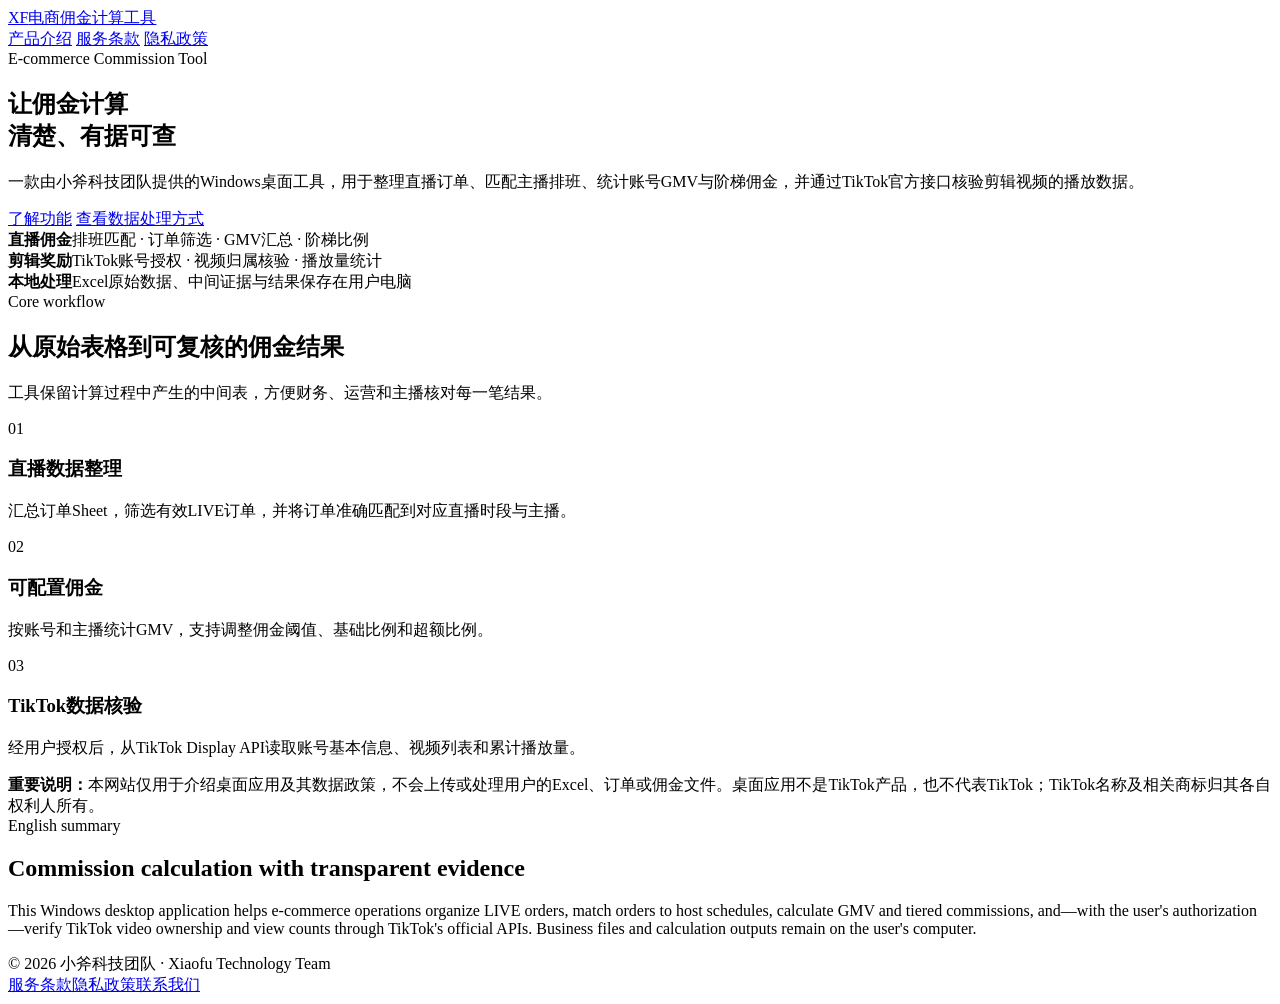
==== index.html @ 4a1f8498 "Add website homepage This HTML file serves as the main page for the E-commerce Commission Tool, prov" ====
<!doctype html>
<html lang="zh-CN">
<head>
  <meta charset="utf-8">
  <meta name="viewport" content="width=device-width, initial-scale=1">
  <meta name="description" content="电商佣金计算工具：在本地整理直播订单、匹配主播排班、计算GMV和阶梯佣金，并通过TikTok官方接口核验剪辑视频播放量。">
  <title>电商佣金计算工具 | E-commerce Commission Tool</title>
  <link rel="stylesheet" href="styles.css">
</head>
<body>
  <header class="site-header">
    <a class="brand" href="index.html"><span class="brand-mark" aria-hidden="true">XF</span><span>电商佣金计算工具</span></a>
    <nav aria-label="主导航">
      <a href="index.html" aria-current="page">产品介绍</a>
      <a href="terms.html">服务条款</a>
      <a href="privacy.html">隐私政策</a>
    </nav>
  </header>

  <main>
    <section class="hero">
      <div class="hero-copy">
        <div class="eyebrow">E-commerce Commission Tool</div>
        <h1>让佣金计算<br>清楚、有据可查</h1>
        <p class="lead">一款由小斧科技团队提供的Windows桌面工具，用于整理直播订单、匹配主播排班、统计账号GMV与阶梯佣金，并通过TikTok官方接口核验剪辑视频的播放数据。</p>
        <div class="actions">
          <a class="button primary" href="#features">了解功能</a>
          <a class="button secondary" href="privacy.html">查看数据处理方式</a>
        </div>
      </div>
      <div class="hero-panel" aria-label="产品能力概览">
        <div class="metric-stack">
          <div class="metric"><strong>直播佣金</strong><span>排班匹配 · 订单筛选 · GMV汇总 · 阶梯比例</span></div>
          <div class="metric"><strong>剪辑奖励</strong><span>TikTok账号授权 · 视频归属核验 · 播放量统计</span></div>
          <div class="metric"><strong>本地处理</strong><span>Excel原始数据、中间证据与结果保存在用户电脑</span></div>
        </div>
      </div>
    </section>

    <section class="section" id="features">
      <div class="section-heading">
        <div class="eyebrow">Core workflow</div>
        <h2>从原始表格到可复核的佣金结果</h2>
        <p>工具保留计算过程中产生的中间表，方便财务、运营和主播核对每一笔结果。</p>
      </div>
      <div class="grid">
        <article class="card"><div class="number">01</div><h3>直播数据整理</h3><p>汇总订单Sheet，筛选有效LIVE订单，并将订单准确匹配到对应直播时段与主播。</p></article>
        <article class="card"><div class="number">02</div><h3>可配置佣金</h3><p>按账号和主播统计GMV，支持调整佣金阈值、基础比例和超额比例。</p></article>
        <article class="card"><div class="number">03</div><h3>TikTok数据核验</h3><p>经用户授权后，从TikTok Display API读取账号基本信息、视频列表和累计播放量。</p></article>
      </div>
    </section>

    <section class="section">
      <div class="notice"><strong>重要说明：</strong>本网站仅用于介绍桌面应用及其数据政策，不会上传或处理用户的Excel、订单或佣金文件。桌面应用不是TikTok产品，也不代表TikTok；TikTok名称及相关商标归其各自权利人所有。</div>
    </section>

    <section class="section">
      <div class="section-heading">
        <div class="eyebrow">English summary</div>
        <h2>Commission calculation with transparent evidence</h2>
        <p>This Windows desktop application helps e-commerce operations organize LIVE orders, match orders to host schedules, calculate GMV and tiered commissions, and—with the user's authorization—verify TikTok video ownership and view counts through TikTok's official APIs. Business files and calculation outputs remain on the user's computer.</p>
      </div>
    </section>
  </main>

  <footer><div class="footer-inner"><span>© 2026 小斧科技团队 · Xiaofu Technology Team</span><div class="footer-links"><a href="terms.html">服务条款</a><a href="privacy.html">隐私政策</a><a href="https://github.com/Gslullaby">联系我们</a></div></div></footer>
</body>
</html>
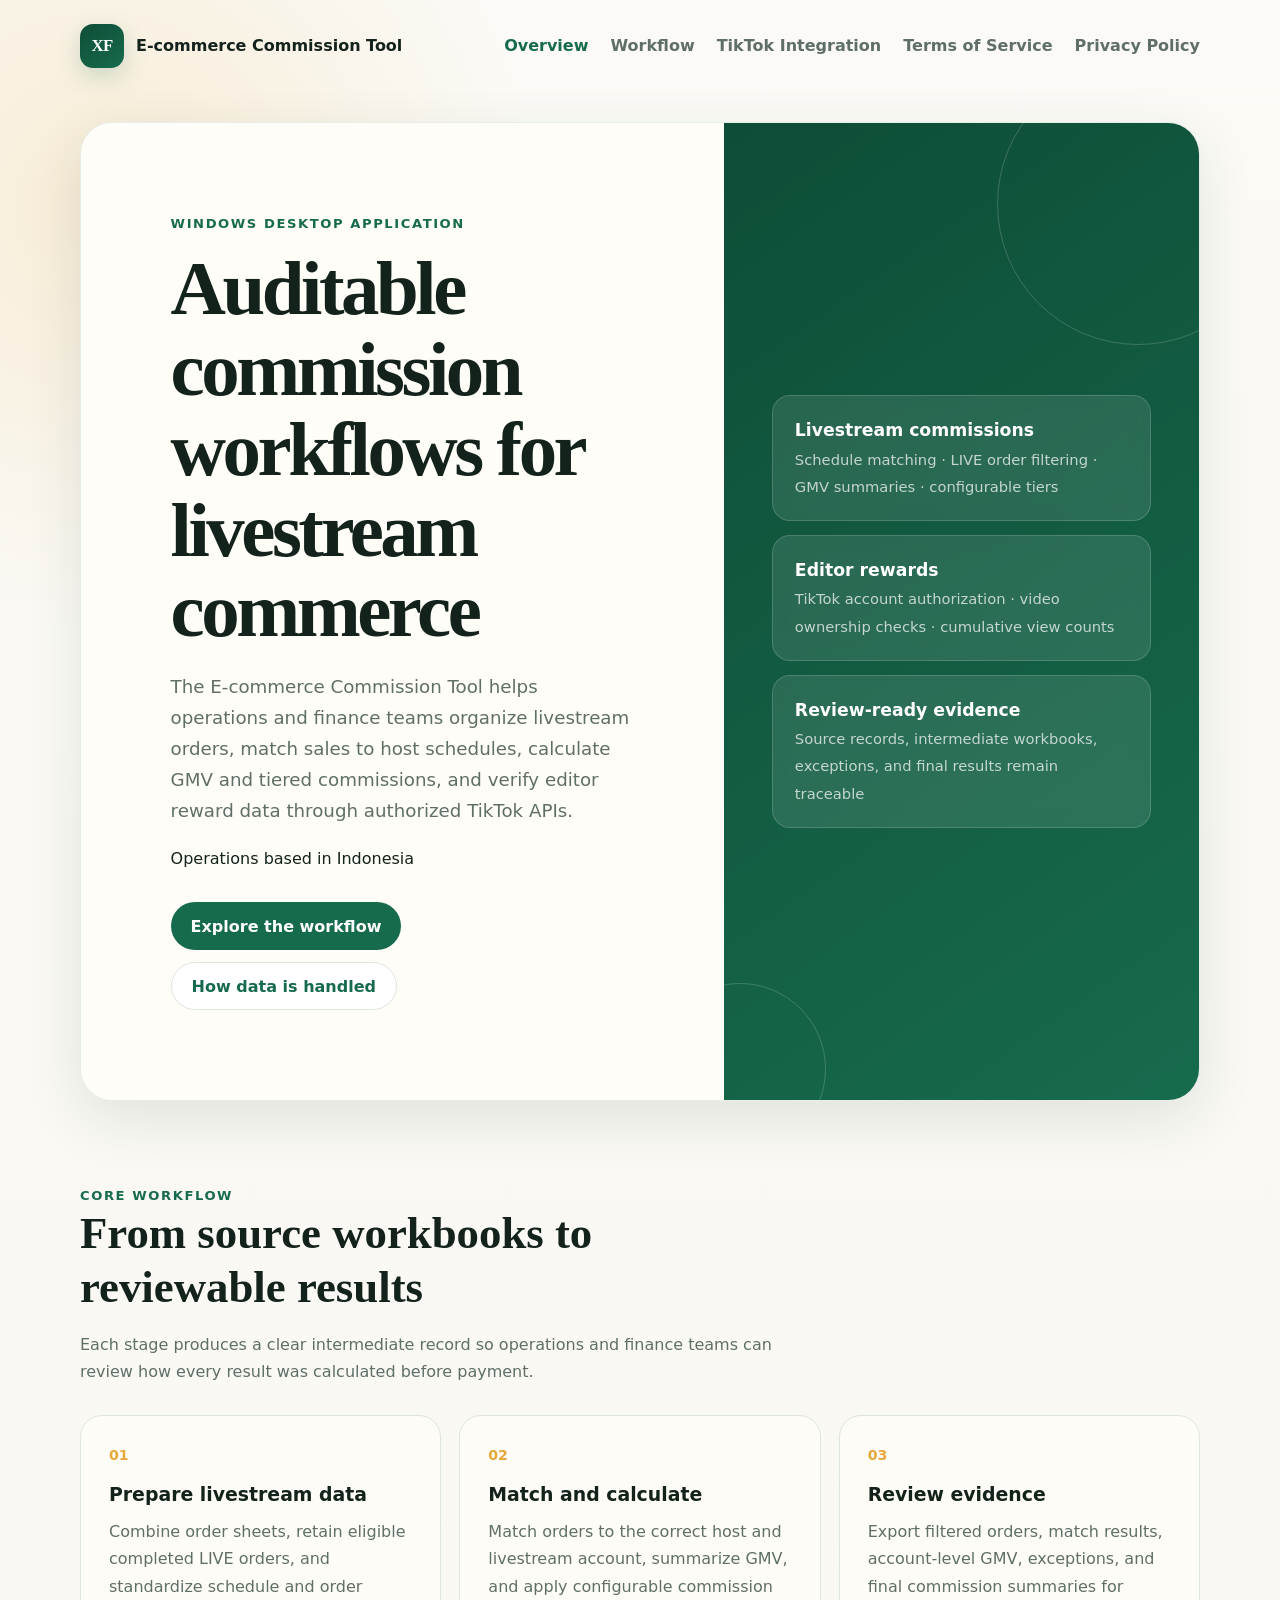
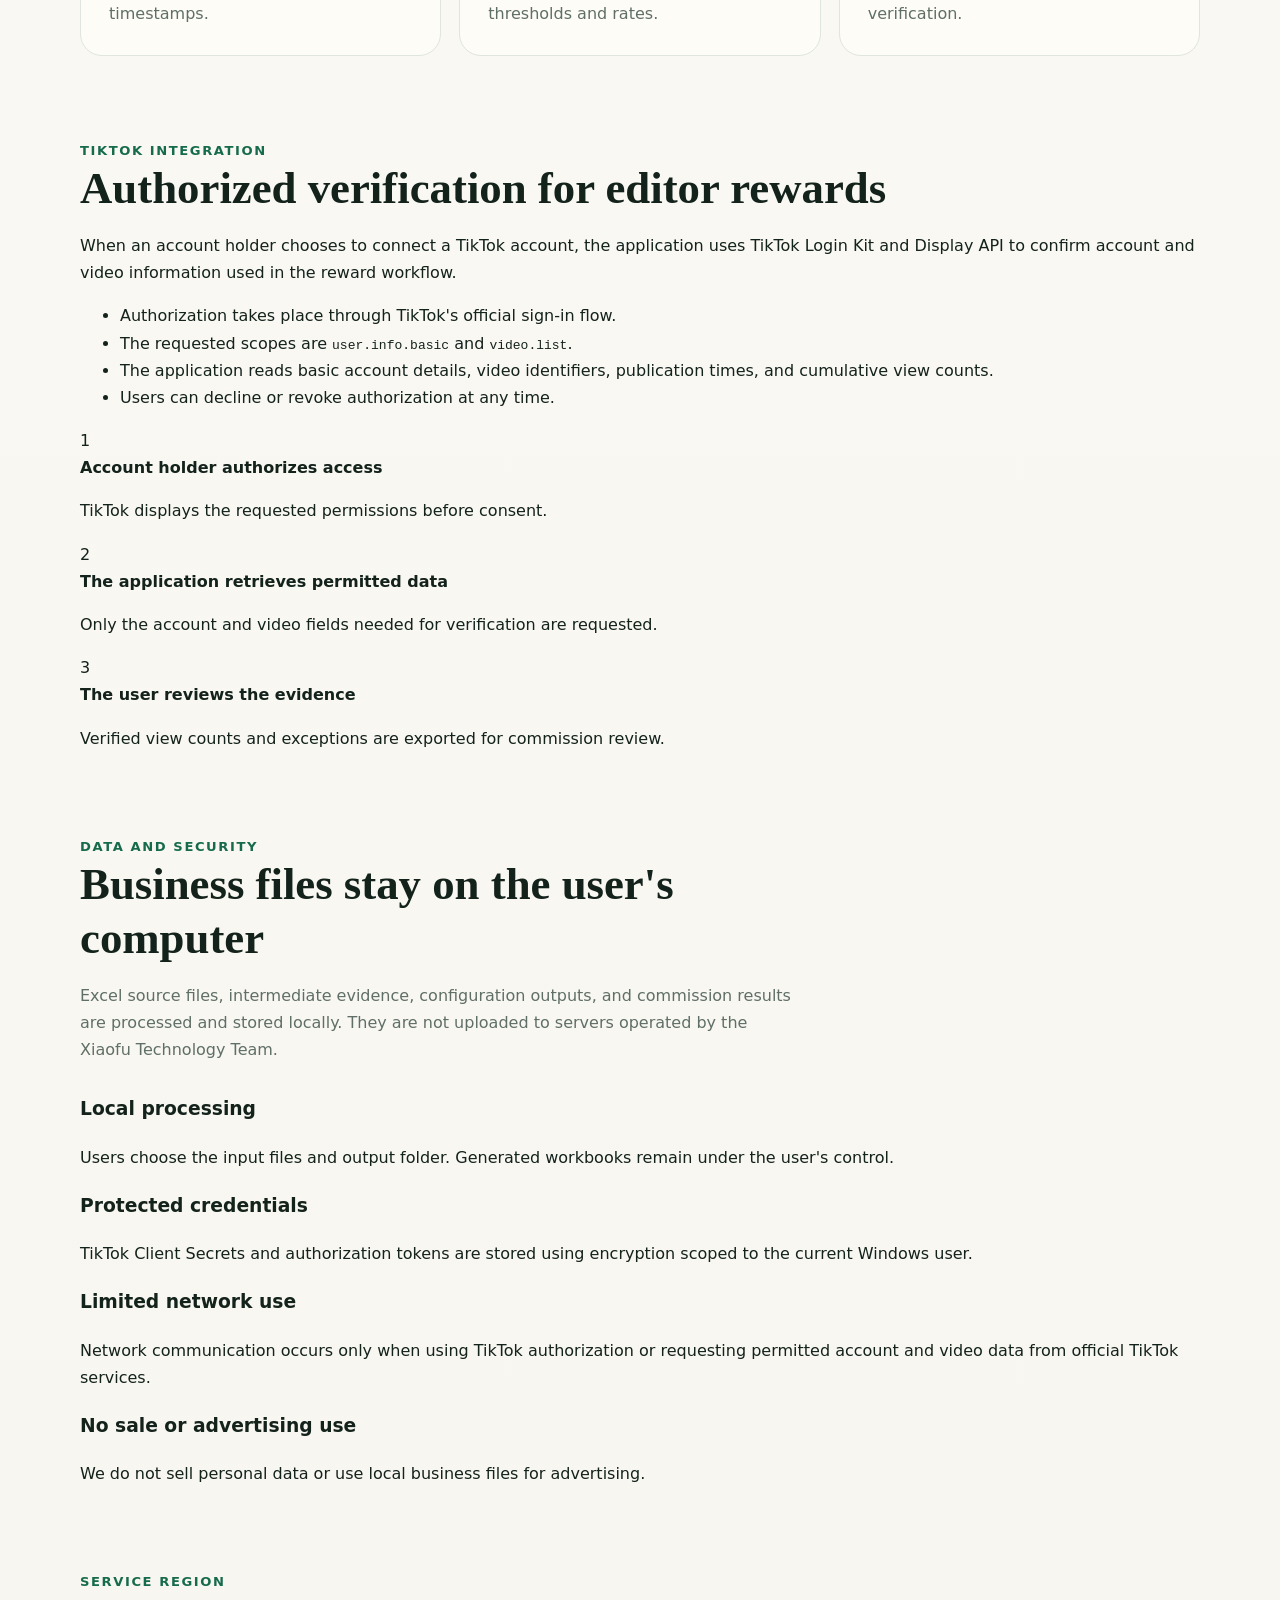
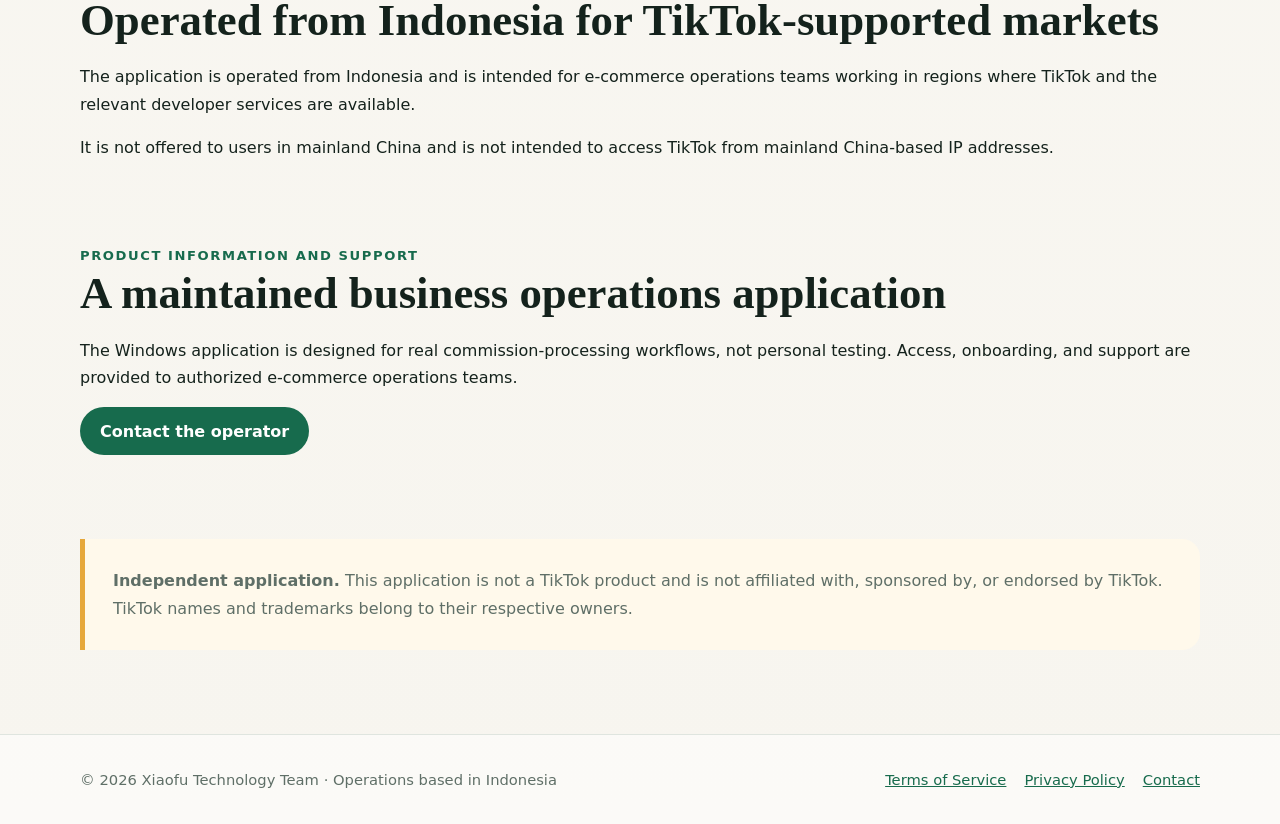
==== commit 3f778aef: "Update homepage for Indonesia-based operations" ====
--- a/index.html
+++ b/index.html
@@ -1,68 +1,116 @@
 <!doctype html>
-<html lang="zh-CN">
+<html lang="en">
 <head>
   <meta charset="utf-8">
   <meta name="viewport" content="width=device-width, initial-scale=1">
-  <meta name="description" content="电商佣金计算工具：在本地整理直播订单、匹配主播排班、计算GMV和阶梯佣金，并通过TikTok官方接口核验剪辑视频播放量。">
-  <title>电商佣金计算工具 | E-commerce Commission Tool</title>
+  <meta name="description" content="A Windows desktop application for livestream order processing, auditable GMV and commission calculations, and authorized TikTok video-data verification. Operations are based in Indonesia.">
+  <title>E-commerce Commission Tool | Livestream GMV and Commission Operations</title>
   <link rel="stylesheet" href="styles.css">
 </head>
 <body>
   <header class="site-header">
-    <a class="brand" href="index.html"><span class="brand-mark" aria-hidden="true">XF</span><span>电商佣金计算工具</span></a>
-    <nav aria-label="主导航">
-      <a href="index.html" aria-current="page">产品介绍</a>
-      <a href="terms.html">服务条款</a>
-      <a href="privacy.html">隐私政策</a>
+    <a class="brand" href="index.html"><span class="brand-mark" aria-hidden="true">XF</span><span>E-commerce Commission Tool</span></a>
+    <nav aria-label="Main navigation">
+      <a href="index.html" aria-current="page">Overview</a>
+      <a href="#workflow">Workflow</a>
+      <a href="#tiktok">TikTok Integration</a>
+      <a href="terms.html">Terms of Service</a>
+      <a href="privacy.html">Privacy Policy</a>
     </nav>
   </header>
 
   <main>
     <section class="hero">
       <div class="hero-copy">
-        <div class="eyebrow">E-commerce Commission Tool</div>
-        <h1>让佣金计算<br>清楚、有据可查</h1>
-        <p class="lead">一款由小斧科技团队提供的Windows桌面工具，用于整理直播订单、匹配主播排班、统计账号GMV与阶梯佣金，并通过TikTok官方接口核验剪辑视频的播放数据。</p>
+        <div class="eyebrow">Windows desktop application</div>
+        <h1>Auditable commission workflows for livestream commerce</h1>
+        <p class="lead">The E-commerce Commission Tool helps operations and finance teams organize livestream orders, match sales to host schedules, calculate GMV and tiered commissions, and verify editor reward data through authorized TikTok APIs.</p>
+        <div class="market-badge"><span aria-hidden="true"></span>Operations based in Indonesia</div>
         <div class="actions">
-          <a class="button primary" href="#features">了解功能</a>
-          <a class="button secondary" href="privacy.html">查看数据处理方式</a>
+          <a class="button primary" href="#workflow">Explore the workflow</a>
+          <a class="button secondary" href="#data">How data is handled</a>
         </div>
       </div>
-      <div class="hero-panel" aria-label="产品能力概览">
+      <div class="hero-panel" aria-label="Application capabilities">
         <div class="metric-stack">
-          <div class="metric"><strong>直播佣金</strong><span>排班匹配 · 订单筛选 · GMV汇总 · 阶梯比例</span></div>
-          <div class="metric"><strong>剪辑奖励</strong><span>TikTok账号授权 · 视频归属核验 · 播放量统计</span></div>
-          <div class="metric"><strong>本地处理</strong><span>Excel原始数据、中间证据与结果保存在用户电脑</span></div>
+          <div class="metric"><strong>Livestream commissions</strong><span>Schedule matching · LIVE order filtering · GMV summaries · configurable tiers</span></div>
+          <div class="metric"><strong>Editor rewards</strong><span>TikTok account authorization · video ownership checks · cumulative view counts</span></div>
+          <div class="metric"><strong>Review-ready evidence</strong><span>Source records, intermediate workbooks, exceptions, and final results remain traceable</span></div>
         </div>
       </div>
     </section>
 
-    <section class="section" id="features">
+    <section class="section" id="workflow">
       <div class="section-heading">
         <div class="eyebrow">Core workflow</div>
-        <h2>从原始表格到可复核的佣金结果</h2>
-        <p>工具保留计算过程中产生的中间表，方便财务、运营和主播核对每一笔结果。</p>
+        <h2>From source workbooks to reviewable results</h2>
+        <p>Each stage produces a clear intermediate record so operations and finance teams can review how every result was calculated before payment.</p>
       </div>
       <div class="grid">
-        <article class="card"><div class="number">01</div><h3>直播数据整理</h3><p>汇总订单Sheet，筛选有效LIVE订单，并将订单准确匹配到对应直播时段与主播。</p></article>
-        <article class="card"><div class="number">02</div><h3>可配置佣金</h3><p>按账号和主播统计GMV，支持调整佣金阈值、基础比例和超额比例。</p></article>
-        <article class="card"><div class="number">03</div><h3>TikTok数据核验</h3><p>经用户授权后，从TikTok Display API读取账号基本信息、视频列表和累计播放量。</p></article>
+        <article class="card"><div class="number">01</div><h3>Prepare livestream data</h3><p>Combine order sheets, retain eligible completed LIVE orders, and standardize schedule and order timestamps.</p></article>
+        <article class="card"><div class="number">02</div><h3>Match and calculate</h3><p>Match orders to the correct host and livestream account, summarize GMV, and apply configurable commission thresholds and rates.</p></article>
+        <article class="card"><div class="number">03</div><h3>Review evidence</h3><p>Export filtered orders, match results, account-level GMV, exceptions, and final commission summaries for verification.</p></article>
       </div>
     </section>
 
-    <section class="section">
-      <div class="notice"><strong>重要说明：</strong>本网站仅用于介绍桌面应用及其数据政策，不会上传或处理用户的Excel、订单或佣金文件。桌面应用不是TikTok产品，也不代表TikTok；TikTok名称及相关商标归其各自权利人所有。</div>
+    <section class="section split-section" id="tiktok">
+      <div>
+        <div class="eyebrow">TikTok integration</div>
+        <h2>Authorized verification for editor rewards</h2>
+        <p class="section-copy">When an account holder chooses to connect a TikTok account, the application uses TikTok Login Kit and Display API to confirm account and video information used in the reward workflow.</p>
+        <ul class="check-list">
+          <li>Authorization takes place through TikTok's official sign-in flow.</li>
+          <li>The requested scopes are <code>user.info.basic</code> and <code>video.list</code>.</li>
+          <li>The application reads basic account details, video identifiers, publication times, and cumulative view counts.</li>
+          <li>Users can decline or revoke authorization at any time.</li>
+        </ul>
+      </div>
+      <aside class="integration-card" aria-label="TikTok verification sequence">
+        <div class="integration-step"><span>1</span><div><strong>Account holder authorizes access</strong><p>TikTok displays the requested permissions before consent.</p></div></div>
+        <div class="integration-step"><span>2</span><div><strong>The application retrieves permitted data</strong><p>Only the account and video fields needed for verification are requested.</p></div></div>
+        <div class="integration-step"><span>3</span><div><strong>The user reviews the evidence</strong><p>Verified view counts and exceptions are exported for commission review.</p></div></div>
+      </aside>
     </section>
 
-    <section class="section">
+    <section class="section" id="data">
       <div class="section-heading">
-        <div class="eyebrow">English summary</div>
-        <h2>Commission calculation with transparent evidence</h2>
-        <p>This Windows desktop application helps e-commerce operations organize LIVE orders, match orders to host schedules, calculate GMV and tiered commissions, and—with the user's authorization—verify TikTok video ownership and view counts through TikTok's official APIs. Business files and calculation outputs remain on the user's computer.</p>
+        <div class="eyebrow">Data and security</div>
+        <h2>Business files stay on the user's computer</h2>
+        <p>Excel source files, intermediate evidence, configuration outputs, and commission results are processed and stored locally. They are not uploaded to servers operated by the Xiaofu Technology Team.</p>
       </div>
+      <div class="detail-grid">
+        <article><h3>Local processing</h3><p>Users choose the input files and output folder. Generated workbooks remain under the user's control.</p></article>
+        <article><h3>Protected credentials</h3><p>TikTok Client Secrets and authorization tokens are stored using encryption scoped to the current Windows user.</p></article>
+        <article><h3>Limited network use</h3><p>Network communication occurs only when using TikTok authorization or requesting permitted account and video data from official TikTok services.</p></article>
+        <article><h3>No sale or advertising use</h3><p>We do not sell personal data or use local business files for advertising.</p></article>
+      </div>
+    </section>
+
+    <section class="section region-section">
+      <div>
+        <div class="eyebrow">Service region</div>
+        <h2>Operated from Indonesia for TikTok-supported markets</h2>
+      </div>
+      <div class="region-copy">
+        <p>The application is operated from Indonesia and is intended for e-commerce operations teams working in regions where TikTok and the relevant developer services are available.</p>
+        <p>It is not offered to users in mainland China and is not intended to access TikTok from mainland China-based IP addresses.</p>
+      </div>
+    </section>
+
+    <section class="section support-section">
+      <div>
+        <div class="eyebrow">Product information and support</div>
+        <h2>A maintained business operations application</h2>
+        <p>The Windows application is designed for real commission-processing workflows, not personal testing. Access, onboarding, and support are provided to authorized e-commerce operations teams.</p>
+      </div>
+      <a class="button primary" href="https://github.com/Gslullaby">Contact the operator</a>
+    </section>
+
+    <section class="section legal-notice">
+      <div class="notice"><strong>Independent application.</strong> This application is not a TikTok product and is not affiliated with, sponsored by, or endorsed by TikTok. TikTok names and trademarks belong to their respective owners.</div>
     </section>
   </main>
 
-  <footer><div class="footer-inner"><span>© 2026 小斧科技团队 · Xiaofu Technology Team</span><div class="footer-links"><a href="terms.html">服务条款</a><a href="privacy.html">隐私政策</a><a href="https://github.com/Gslullaby">联系我们</a></div></div></footer>
+  <footer><div class="footer-inner"><span>© 2026 Xiaofu Technology Team · Operations based in Indonesia</span><div class="footer-links"><a href="terms.html">Terms of Service</a><a href="privacy.html">Privacy Policy</a><a href="https://github.com/Gslullaby">Contact</a></div></div></footer>
 </body>
 </html>
--- a/styles.css
+++ b/styles.css
@@ -0,0 +1,215 @@
+:root {
+  --ink: #14221c;
+  --muted: #5f6f67;
+  --paper: #f7f5ef;
+  --card: #fffdf8;
+  --line: #dfe5df;
+  --green: #176b4d;
+  --green-dark: #0e4d37;
+  --gold: #e6a83b;
+  --shadow: 0 18px 55px rgba(24, 54, 42, 0.11);
+}
+
+* { box-sizing: border-box; }
+
+html { scroll-behavior: smooth; }
+
+body {
+  margin: 0;
+  color: var(--ink);
+  background:
+    radial-gradient(circle at 8% 5%, rgba(230, 168, 59, 0.17), transparent 27rem),
+    linear-gradient(180deg, #fbfaf6 0%, var(--paper) 100%);
+  font-family: Inter, "Noto Sans SC", "Microsoft YaHei", system-ui, sans-serif;
+  line-height: 1.7;
+}
+
+a { color: var(--green); }
+
+.site-header {
+  width: min(1120px, calc(100% - 40px));
+  margin: 0 auto;
+  padding: 24px 0;
+  display: flex;
+  align-items: center;
+  justify-content: space-between;
+  gap: 24px;
+}
+
+.brand {
+  display: flex;
+  align-items: center;
+  gap: 12px;
+  color: var(--ink);
+  text-decoration: none;
+  font-weight: 800;
+}
+
+.brand-mark {
+  width: 44px;
+  height: 44px;
+  display: inline-flex;
+  align-items: center;
+  justify-content: center;
+  border-radius: 13px;
+  color: #fff;
+  background: linear-gradient(145deg, var(--green-dark), var(--green));
+  box-shadow: 0 8px 24px rgba(23, 107, 77, 0.2);
+  font-family: Georgia, serif;
+  font-size: 1.05rem;
+  letter-spacing: -.04em;
+}
+
+nav { display: flex; gap: 22px; flex-wrap: wrap; }
+nav a { color: var(--muted); text-decoration: none; font-weight: 650; }
+nav a:hover, nav a[aria-current="page"] { color: var(--green); }
+
+.hero, .legal-hero {
+  width: min(1120px, calc(100% - 40px));
+  margin: 30px auto 0;
+  border: 1px solid rgba(23, 107, 77, 0.1);
+  border-radius: 32px;
+  overflow: hidden;
+  box-shadow: var(--shadow);
+  background: var(--card);
+}
+
+.hero {
+  min-height: 530px;
+  display: grid;
+  grid-template-columns: 1.15fr 0.85fr;
+}
+
+.hero-copy { padding: clamp(48px, 7vw, 92px); }
+
+.eyebrow {
+  color: var(--green);
+  font-size: 0.82rem;
+  font-weight: 800;
+  letter-spacing: 0.12em;
+  text-transform: uppercase;
+}
+
+h1 {
+  margin: 14px 0 20px;
+  font-family: Georgia, "Noto Serif SC", serif;
+  font-size: clamp(2.6rem, 6vw, 5.1rem);
+  line-height: 1.05;
+  letter-spacing: -0.045em;
+}
+
+.lead { color: var(--muted); font-size: 1.14rem; max-width: 660px; }
+
+.hero-panel {
+  position: relative;
+  padding: 48px;
+  color: white;
+  background: linear-gradient(145deg, var(--green-dark), var(--green));
+  display: flex;
+  align-items: center;
+}
+
+.hero-panel::before, .hero-panel::after {
+  content: "";
+  position: absolute;
+  border-radius: 999px;
+  border: 1px solid rgba(255,255,255,.18);
+}
+.hero-panel::before { width: 280px; height: 280px; right: -80px; top: -60px; }
+.hero-panel::after { width: 170px; height: 170px; left: -70px; bottom: -55px; }
+
+.metric-stack { width: 100%; position: relative; z-index: 1; }
+.metric {
+  margin: 14px 0;
+  padding: 20px 22px;
+  border-radius: 18px;
+  background: rgba(255,255,255,.10);
+  border: 1px solid rgba(255,255,255,.16);
+  backdrop-filter: blur(8px);
+}
+.metric strong { display: block; font-size: 1.08rem; }
+.metric span { color: rgba(255,255,255,.72); font-size: .92rem; }
+
+.actions { display: flex; gap: 12px; flex-wrap: wrap; margin-top: 30px; }
+.button {
+  display: inline-flex;
+  align-items: center;
+  justify-content: center;
+  min-height: 48px;
+  padding: 0 20px;
+  border-radius: 999px;
+  font-weight: 750;
+  text-decoration: none;
+}
+.button.primary { color: #fff; background: var(--green); }
+.button.secondary { color: var(--green); border: 1px solid var(--line); background: white; }
+
+.section {
+  width: min(1120px, calc(100% - 40px));
+  margin: 84px auto;
+}
+.section-heading { max-width: 720px; margin-bottom: 30px; }
+.section h2, .legal-content h2 {
+  margin: 0 0 12px;
+  font-family: Georgia, "Noto Serif SC", serif;
+  font-size: clamp(1.8rem, 4vw, 2.8rem);
+  line-height: 1.2;
+}
+.section-heading p { color: var(--muted); }
+
+.grid { display: grid; grid-template-columns: repeat(3, 1fr); gap: 18px; }
+.card {
+  padding: 28px;
+  border: 1px solid var(--line);
+  border-radius: 22px;
+  background: rgba(255,253,248,.84);
+}
+.card .number { color: var(--gold); font-size: .88rem; font-weight: 850; }
+.card h3 { margin: 10px 0 8px; font-size: 1.18rem; }
+.card p { margin: 0; color: var(--muted); }
+
+.notice {
+  padding: 28px;
+  border-left: 5px solid var(--gold);
+  border-radius: 0 18px 18px 0;
+  color: var(--muted);
+  background: #fff9eb;
+}
+
+.legal-hero { padding: clamp(42px, 7vw, 78px); }
+.legal-hero h1 { font-size: clamp(2.5rem, 5vw, 4.3rem); }
+.legal-meta { color: var(--muted); }
+.legal-content {
+  width: min(860px, calc(100% - 40px));
+  margin: 54px auto 90px;
+}
+.legal-content section { padding: 28px 0; border-bottom: 1px solid var(--line); }
+.legal-content h2 { font-size: 1.65rem; }
+.legal-content h3 { margin-bottom: 6px; }
+.legal-content p, .legal-content li { color: #485950; }
+.legal-content .en { margin-top: 14px; color: #6c7b74; font-size: .94rem; }
+
+footer {
+  border-top: 1px solid var(--line);
+  background: rgba(255,255,255,.55);
+}
+.footer-inner {
+  width: min(1120px, calc(100% - 40px));
+  margin: 0 auto;
+  padding: 32px 0;
+  display: flex;
+  justify-content: space-between;
+  align-items: center;
+  gap: 22px;
+  color: var(--muted);
+  font-size: .92rem;
+}
+.footer-links { display: flex; gap: 18px; flex-wrap: wrap; }
+
+@media (max-width: 780px) {
+  .site-header, .footer-inner { align-items: flex-start; flex-direction: column; }
+  .hero { grid-template-columns: 1fr; }
+  .hero-panel { min-height: 330px; }
+  .grid { grid-template-columns: 1fr; }
+  .section { margin: 58px auto; }
+}
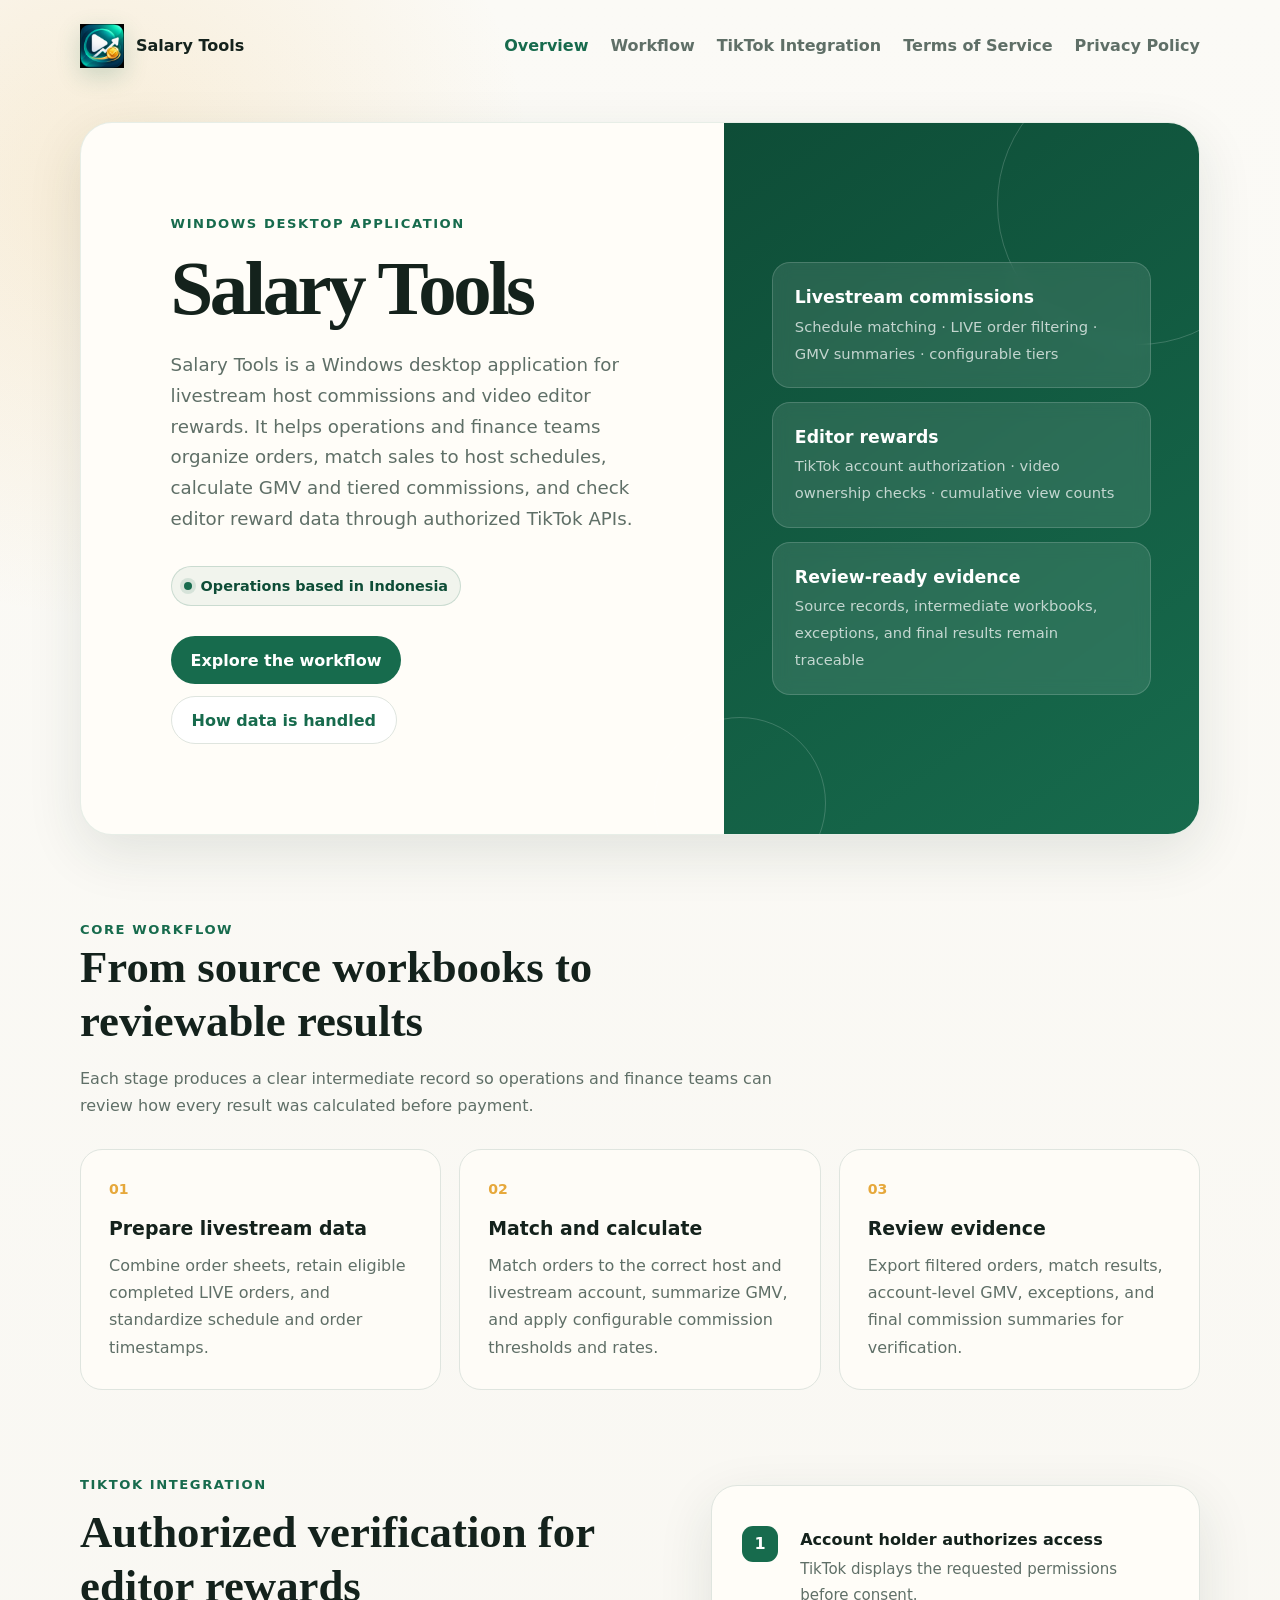
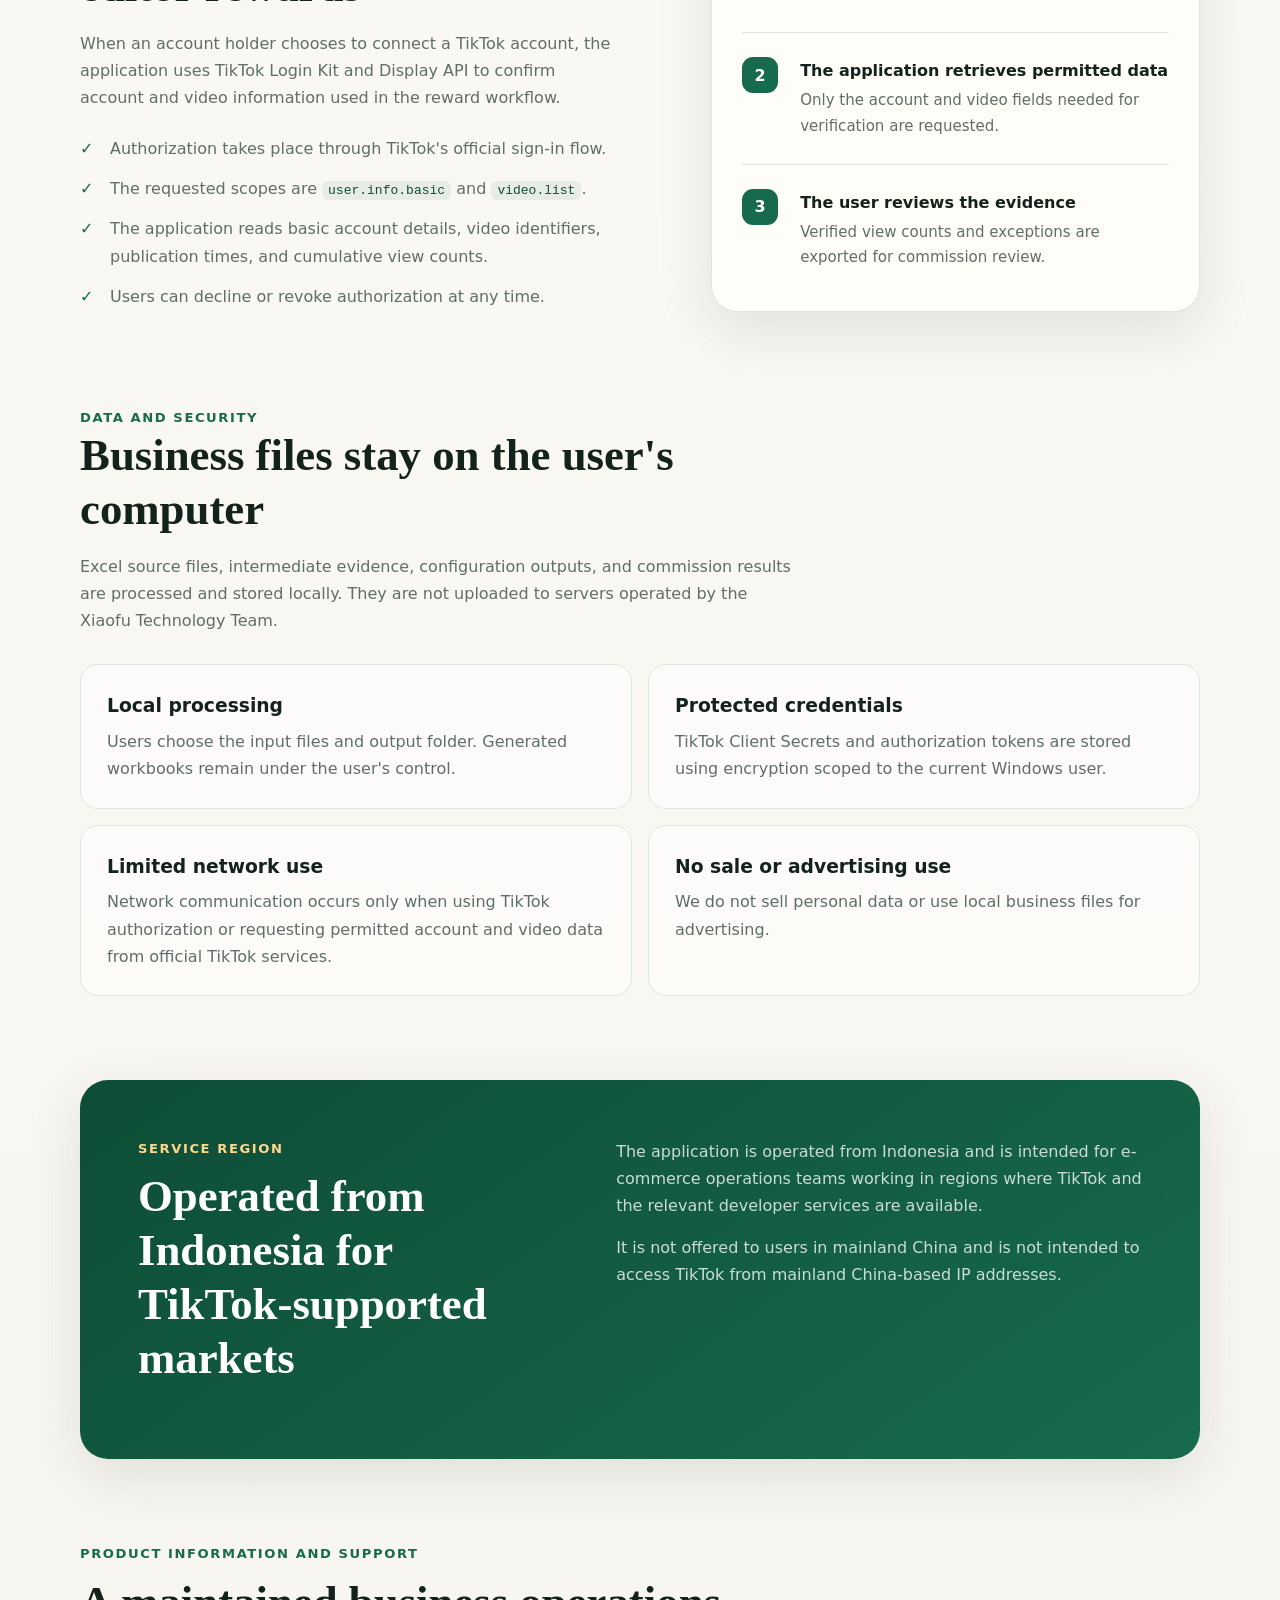
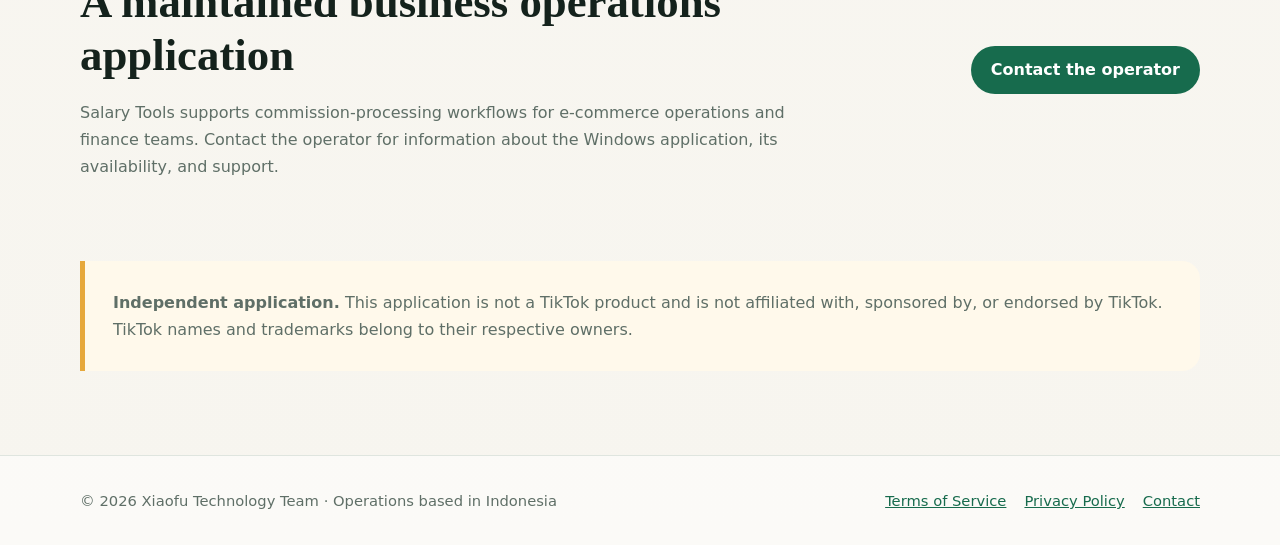
==== commit 2a023e46: "Unify Salary Tools website name, policies and app icon" ====
--- a/index.html
+++ b/index.html
@@ -4,12 +4,15 @@
   <meta charset="utf-8">
   <meta name="viewport" content="width=device-width, initial-scale=1">
   <meta name="description" content="A Windows desktop application for livestream order processing, auditable GMV and commission calculations, and authorized TikTok video-data verification. Operations are based in Indonesia.">
-  <title>E-commerce Commission Tool | Livestream GMV and Commission Operations</title>
+  <title>Salary Tools</title>
+  <meta name="application-name" content="Salary Tools">
+  <link rel="icon" type="image/png" sizes="1024x1024" href="app_icon_1024.png">
+  <link rel="apple-touch-icon" href="app_icon_1024.png">
   <link rel="stylesheet" href="styles.css">
 </head>
 <body>
   <header class="site-header">
-    <a class="brand" href="index.html"><span class="brand-mark" aria-hidden="true">XF</span><span>E-commerce Commission Tool</span></a>
+    <a class="brand" href="index.html"><img class="brand-mark" src="app_icon_1024.png" alt="" width="44" height="44"><span>Salary Tools</span></a>
     <nav aria-label="Main navigation">
       <a href="index.html" aria-current="page">Overview</a>
       <a href="#workflow">Workflow</a>
@@ -23,8 +26,8 @@
     <section class="hero">
       <div class="hero-copy">
         <div class="eyebrow">Windows desktop application</div>
-        <h1>Auditable commission workflows for livestream commerce</h1>
-        <p class="lead">The E-commerce Commission Tool helps operations and finance teams organize livestream orders, match sales to host schedules, calculate GMV and tiered commissions, and verify editor reward data through authorized TikTok APIs.</p>
+        <h1>Salary Tools</h1>
+        <p class="lead">Salary Tools is a Windows desktop application for livestream host commissions and video editor rewards. It helps operations and finance teams organize orders, match sales to host schedules, calculate GMV and tiered commissions, and check editor reward data through authorized TikTok APIs.</p>
         <div class="market-badge"><span aria-hidden="true"></span>Operations based in Indonesia</div>
         <div class="actions">
           <a class="button primary" href="#workflow">Explore the workflow</a>
@@ -101,7 +104,7 @@
       <div>
         <div class="eyebrow">Product information and support</div>
         <h2>A maintained business operations application</h2>
-        <p>The Windows application is designed for real commission-processing workflows, not personal testing. Access, onboarding, and support are provided to authorized e-commerce operations teams.</p>
+        <p>Salary Tools supports commission-processing workflows for e-commerce operations and finance teams. Contact the operator for information about the Windows application, its availability, and support.</p>
       </div>
       <a class="button primary" href="https://github.com/Gslullaby">Contact the operator</a>
     </section>
--- a/styles.css
+++ b/styles.css
@@ -48,16 +48,10 @@
 .brand-mark {
   width: 44px;
   height: 44px;
-  display: inline-flex;
-  align-items: center;
-  justify-content: center;
-  border-radius: 13px;
-  color: #fff;
-  background: linear-gradient(145deg, var(--green-dark), var(--green));
+  display: block;
+  flex-shrink: 0;
+  object-fit: contain;
   box-shadow: 0 8px 24px rgba(23, 107, 77, 0.2);
-  font-family: Georgia, serif;
-  font-size: 1.05rem;
-  letter-spacing: -.04em;
 }
 
 nav { display: flex; gap: 22px; flex-wrap: wrap; }
@@ -99,6 +93,21 @@
 }
 
 .lead { color: var(--muted); font-size: 1.14rem; max-width: 660px; }
+
+.market-badge {
+  display: inline-flex;
+  align-items: center;
+  gap: 9px;
+  margin-top: 12px;
+  padding: 7px 12px;
+  border: 1px solid rgba(23, 107, 77, .18);
+  border-radius: 999px;
+  color: var(--green-dark);
+  background: rgba(23, 107, 77, .06);
+  font-size: .9rem;
+  font-weight: 750;
+}
+.market-badge span { width: 8px; height: 8px; border-radius: 50%; background: var(--green); box-shadow: 0 0 0 4px rgba(23, 107, 77, .12); }
 
 .hero-panel {
   position: relative;
@@ -157,6 +166,8 @@
 }
 .section-heading p { color: var(--muted); }
 
+.section-copy { color: var(--muted); max-width: 680px; }
+
 .grid { display: grid; grid-template-columns: repeat(3, 1fr); gap: 18px; }
 .card {
   padding: 28px;
@@ -168,6 +179,57 @@
 .card h3 { margin: 10px 0 8px; font-size: 1.18rem; }
 .card p { margin: 0; color: var(--muted); }
 
+.split-section {
+  display: grid;
+  grid-template-columns: 1fr .9fr;
+  gap: clamp(36px, 7vw, 88px);
+  align-items: center;
+}
+
+.split-section h2, .region-section h2, .support-section h2 { margin: 10px 0 16px; }
+
+.check-list { margin: 24px 0 0; padding: 0; list-style: none; }
+.check-list li { position: relative; margin: 13px 0; padding-left: 30px; color: var(--muted); }
+.check-list li::before { content: "✓"; position: absolute; left: 0; color: var(--green); font-weight: 900; }
+code { padding: 2px 6px; border-radius: 6px; background: rgba(23, 107, 77, .08); color: var(--green-dark); }
+
+.integration-card {
+  padding: 16px 30px;
+  border: 1px solid var(--line);
+  border-radius: 26px;
+  background: var(--card);
+  box-shadow: var(--shadow);
+}
+.integration-step { display: grid; grid-template-columns: 42px 1fr; gap: 16px; padding: 24px 0; border-bottom: 1px solid var(--line); }
+.integration-step:last-child { border-bottom: 0; }
+.integration-step > span { width: 36px; height: 36px; display: grid; place-items: center; border-radius: 11px; color: #fff; background: var(--green); font-weight: 850; }
+.integration-step strong { display: block; }
+.integration-step p { margin: 4px 0 0; color: var(--muted); font-size: .94rem; }
+
+.detail-grid { display: grid; grid-template-columns: repeat(2, 1fr); gap: 16px; }
+.detail-grid article { padding: 25px 26px; border: 1px solid var(--line); border-radius: 18px; background: rgba(255,255,255,.56); }
+.detail-grid h3 { margin: 0 0 6px; }
+.detail-grid p { margin: 0; color: var(--muted); }
+
+.region-section {
+  display: grid;
+  grid-template-columns: .85fr 1.15fr;
+  gap: clamp(30px, 7vw, 90px);
+  padding: clamp(34px, 5vw, 58px);
+  border-radius: 28px;
+  color: #fff;
+  background: linear-gradient(145deg, var(--green-dark), var(--green));
+  box-shadow: var(--shadow);
+}
+.region-section .eyebrow { color: #ffd78d; }
+.region-section h2 { color: #fff; }
+.region-copy p { margin: 0 0 14px; color: rgba(255,255,255,.78); }
+
+.support-section { display: flex; align-items: center; justify-content: space-between; gap: 36px; }
+.support-section > div { max-width: 760px; }
+.support-section p { color: var(--muted); }
+.legal-notice { margin-top: -20px; }
+
 .notice {
   padding: 28px;
   border-left: 5px solid var(--gold);
@@ -210,6 +272,7 @@
   .site-header, .footer-inner { align-items: flex-start; flex-direction: column; }
   .hero { grid-template-columns: 1fr; }
   .hero-panel { min-height: 330px; }
-  .grid { grid-template-columns: 1fr; }
+  .grid, .split-section, .detail-grid, .region-section { grid-template-columns: 1fr; }
+  .support-section { align-items: flex-start; flex-direction: column; }
   .section { margin: 58px auto; }
 }
